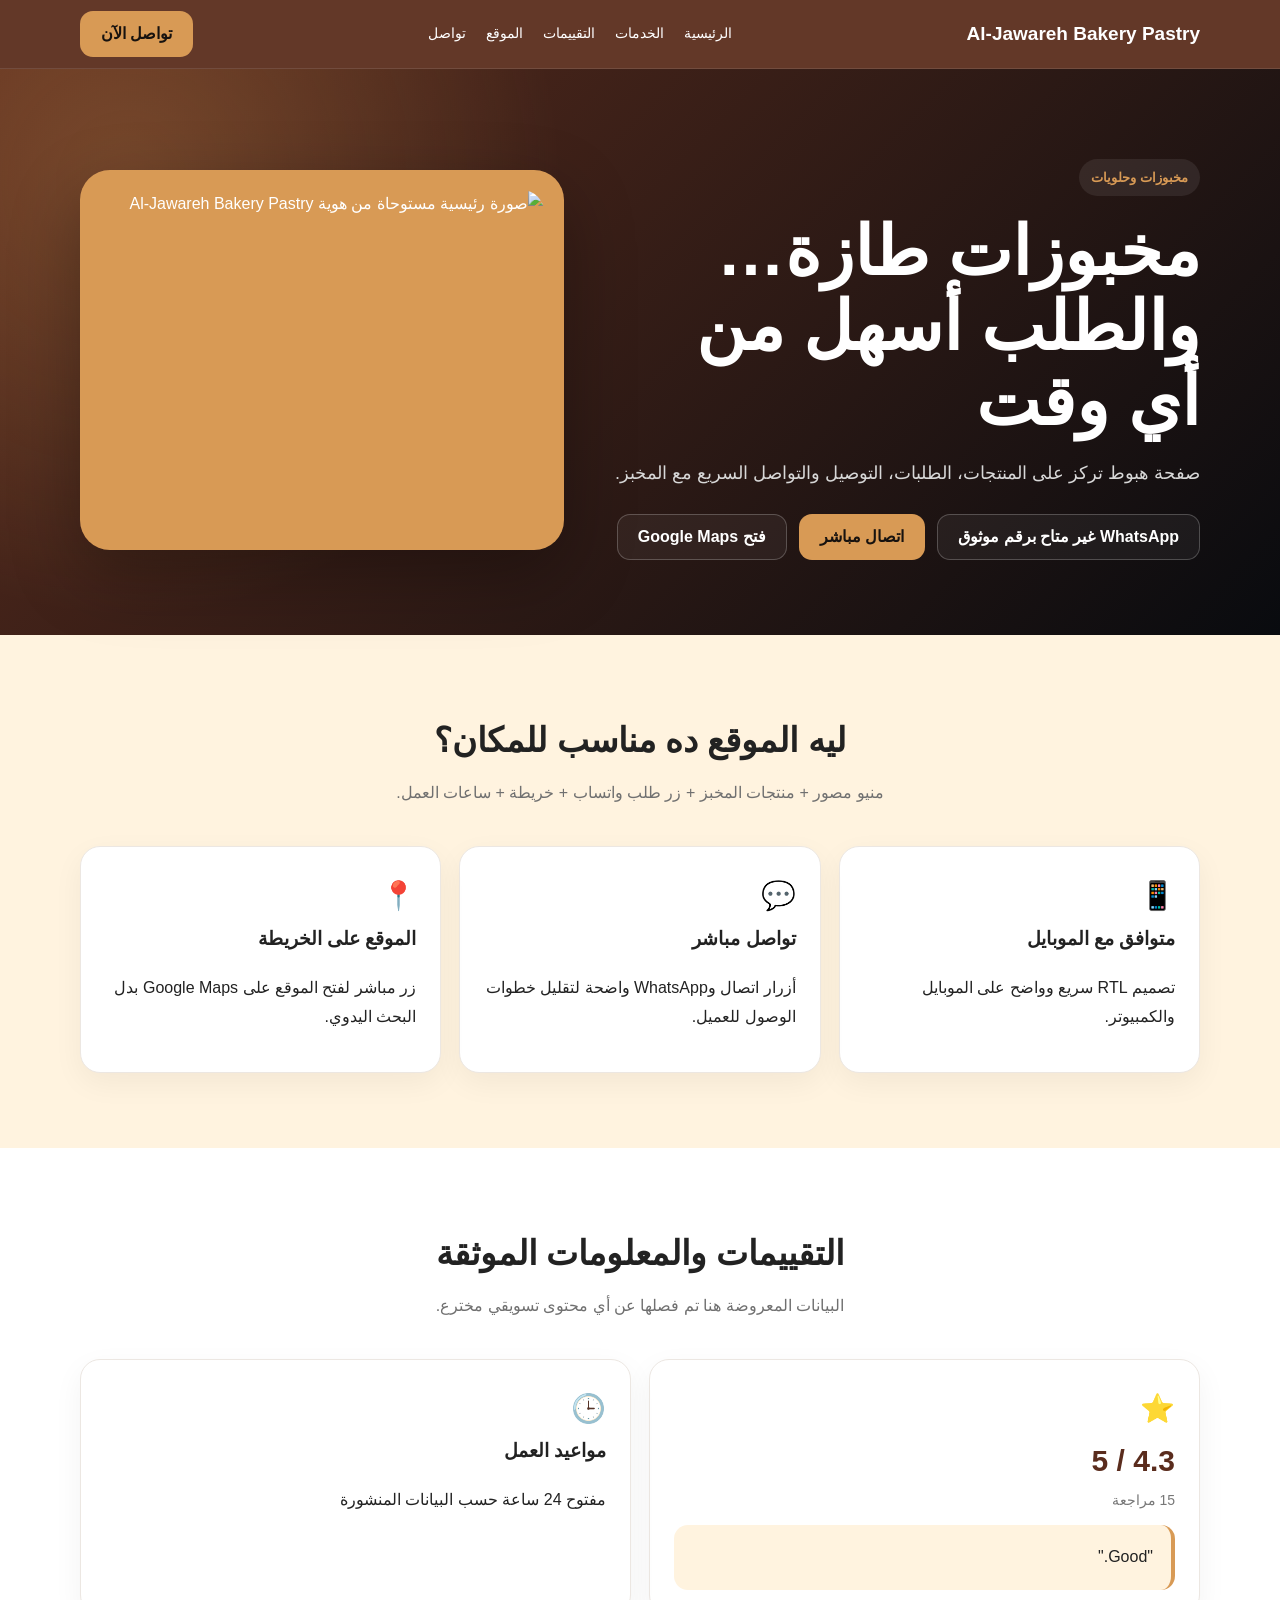
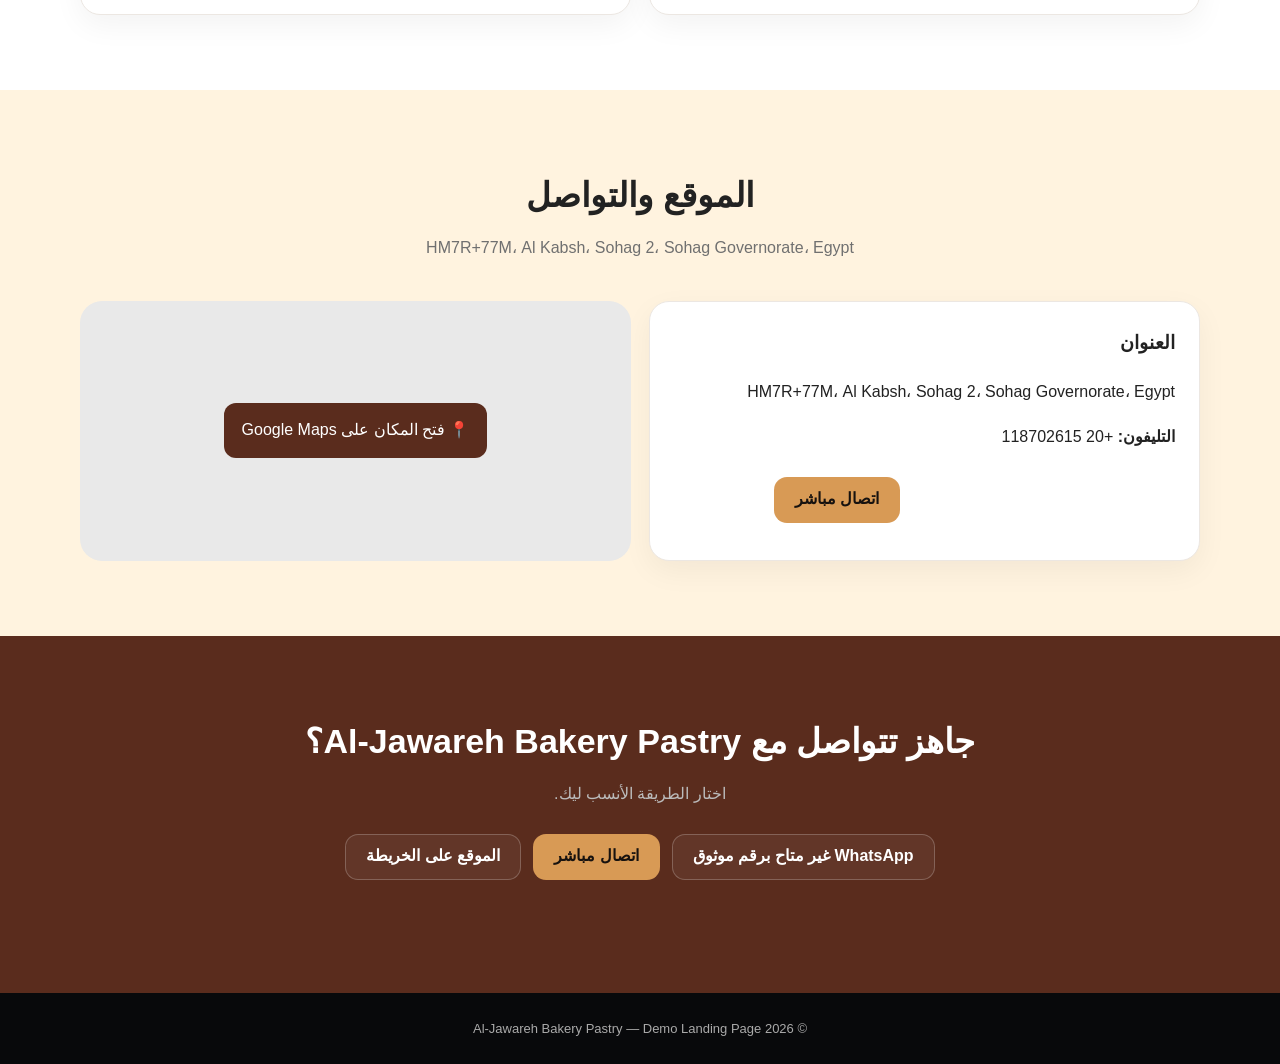
==== al-jawareh/index.html @ 3949c73a "Add al-jawareh/index.html" ====
<!doctype html><html lang="ar" dir="rtl"><head><meta charset="utf-8"><meta name="viewport" content="width=device-width,initial-scale=1"><meta name="description" content="Al-Jawareh Bakery Pastry - مخبوزات وحلويات في سوهاج"><title>Al-Jawareh Bakery Pastry | سوهاج</title><link rel="stylesheet" href="../assets/style.css"></head><body style="--dark:#5a2c1d;--gold:#d89a55;--soft:#fff3df;--accent:#d89a55;--bg:#fff3df;--ink:#222"><header class="nav"><div class="wrap navin"><div class="brand">Al-Jawareh Bakery Pastry</div><nav class="links"><a href="#home">الرئيسية</a><a href="#services">الخدمات</a><a href="#reviews">التقييمات</a><a href="#location">الموقع</a><a href="#contact">تواصل</a></nav><a class="btn primary" href="#contact">تواصل الآن</a></div></header><main><section class="hero" id="home"><div class="wrap heroGrid"><div><span class="eyebrow">مخبوزات وحلويات</span><h1>مخبوزات طازة… والطلب أسهل من أي وقت</h1><p>صفحة هبوط تركز على المنتجات، الطلبات، التوصيل والتواصل السريع مع المخبز.</p><div class="actions"><span class="btn ghost" aria-disabled="true">WhatsApp غير متاح برقم موثوق</span><a class="btn primary" href="tel:+20118702615">اتصال مباشر</a><a class="btn ghost" href="https://www.google.com/maps/search/?api=1&query=Al-Jawareh%20Bakery%20Pastry%20Sohag" target="_blank" rel="noopener">فتح Google Maps</a></div></div><div class="visual"><img src="./hero.svg" alt="صورة رئيسية مستوحاة من هوية Al-Jawareh Bakery Pastry"></div></div></section><section class="section" id="services"><div class="wrap"><div class="head"><h2>ليه الموقع ده مناسب للمكان؟</h2><p>منيو مصور + منتجات المخبز + زر طلب واتساب + خريطة + ساعات العمل.</p></div><div class="cards"><div class="card"><div class="icon">📱</div><h3>متوافق مع الموبايل</h3><p>تصميم RTL سريع وواضح على الموبايل والكمبيوتر.</p></div><div class="card"><div class="icon">💬</div><h3>تواصل مباشر</h3><p>أزرار اتصال وWhatsApp واضحة لتقليل خطوات الوصول للعميل.</p></div><div class="card"><div class="icon">📍</div><h3>الموقع على الخريطة</h3><p>زر مباشر لفتح الموقع على Google Maps بدل البحث اليدوي.</p></div></div></div></section><section class="section" id="reviews" style="background:#fff"><div class="wrap"><div class="head"><h2>التقييمات والمعلومات الموثقة</h2><p>البيانات المعروضة هنا تم فصلها عن أي محتوى تسويقي مخترع.</p></div><div class="info"><div class="card"><div class="icon">⭐</div><div class="rating">4.3 / 5</div><div class="muted">15 مراجعة</div><div class="review">"Good."</div></div><div class="card"><div class="icon">🕒</div><h3>مواعيد العمل</h3><p>مفتوح 24 ساعة حسب البيانات المنشورة</p></div></div></div></section><section class="section" id="location"><div class="wrap"><div class="head"><h2>الموقع والتواصل</h2><p>HM7R+77M، Al Kabsh، Sohag 2، Sohag Governorate، Egypt</p></div><div class="info"><div class="card"><h3>العنوان</h3><p>HM7R+77M، Al Kabsh، Sohag 2، Sohag Governorate، Egypt</p><p><strong>التليفون:</strong> +20 118702615</p><div class="actions"><span class="btn ghost" aria-disabled="true">WhatsApp غير متاح برقم موثوق</span><a class="btn primary" href="tel:+20118702615">اتصال مباشر</a></div></div><div class="mapbox"><a href="https://www.google.com/maps/search/?api=1&query=Al-Jawareh%20Bakery%20Pastry%20Sohag" target="_blank" rel="noopener">📍 فتح المكان على Google Maps</a></div></div></div></section><section class="section contact" id="contact"><div class="wrap"><div class="head"><h2>جاهز تتواصل مع Al-Jawareh Bakery Pastry؟</h2><p>اختار الطريقة الأنسب ليك.</p><div class="actions" style="justify-content:center"><span class="btn ghost" aria-disabled="true">WhatsApp غير متاح برقم موثوق</span><a class="btn primary" href="tel:+20118702615">اتصال مباشر</a><a class="btn ghost" href="https://www.google.com/maps/search/?api=1&query=Al-Jawareh%20Bakery%20Pastry%20Sohag" target="_blank" rel="noopener">الموقع على الخريطة</a></div></div></div></section></main><footer class="footer">© <span data-year></span> Al-Jawareh Bakery Pastry — Demo Landing Page</footer><script src="../assets/script.js"></script></body></html>
---- assets/style.css ----
*{box-sizing:border-box}html{scroll-behavior:smooth}body{margin:0;font-family:Tahoma,Arial,sans-serif;background:var(--bg);color:var(--ink);line-height:1.8}a{text-decoration:none;color:inherit}.wrap{width:min(1120px,92%);margin:auto}.nav{position:sticky;top:0;z-index:20;background:color-mix(in srgb,var(--dark) 94%,transparent);color:#fff;border-bottom:1px solid rgba(255,255,255,.1)}.navin{min-height:68px;display:flex;align-items:center;justify-content:space-between;gap:18px}.brand{font-weight:900;font-size:19px}.links{display:flex;gap:20px;font-size:14px}.links a:hover{color:var(--gold)}.btn{display:inline-flex;align-items:center;justify-content:center;min-height:46px;padding:0 20px;border-radius:13px;font-weight:800;border:1px solid transparent;cursor:pointer}.primary{background:var(--gold);color:#17120f}.ghost{border-color:rgba(255,255,255,.22);color:#fff;background:rgba(255,255,255,.05)}.hero{padding:90px 0 75px;background:radial-gradient(circle at 10% 20%,color-mix(in srgb,var(--accent) 28%,transparent),transparent 35%),linear-gradient(135deg,var(--dark),#090b0f);color:#fff}.heroGrid{display:grid;grid-template-columns:1.1fr .9fr;gap:45px;align-items:center}.eyebrow{display:inline-block;padding:7px 12px;border-radius:999px;background:rgba(255,255,255,.08);color:var(--gold);font-size:13px;font-weight:800}.hero h1{font-size:clamp(38px,6vw,68px);line-height:1.1;margin:18px 0}.hero p{font-size:18px;color:#d8d8d8;max-width:700px}.actions{display:flex;gap:12px;flex-wrap:wrap;margin-top:25px}.visual{min-height:380px;border-radius:30px;background:linear-gradient(145deg,var(--accent),var(--gold));padding:20px;box-shadow:0 25px 70px rgba(0,0,0,.3);overflow:hidden}.visual img{width:100%;height:100%;min-height:340px;object-fit:cover;border-radius:22px;display:block}.section{padding:75px 0}.head{text-align:center;margin-bottom:38px}.head h2{font-size:34px;margin:0 0 8px}.head p{color:#707070;margin:auto;max-width:680px}.cards{display:grid;grid-template-columns:repeat(3,1fr);gap:18px}.card{background:#fff;border:1px solid #ece7e2;border-radius:20px;padding:24px;box-shadow:0 10px 30px rgba(0,0,0,.05)}.card h3{margin-top:0}.icon{font-size:28px}.info{display:grid;grid-template-columns:repeat(2,1fr);gap:18px}.rating{font-size:30px;font-weight:900;color:var(--dark)}.review{margin-top:12px;padding:18px;border-right:4px solid var(--gold);background:var(--soft);border-radius:14px}.mapbox{border-radius:22px;overflow:hidden;background:#e9e9e9;min-height:260px;display:flex;align-items:center;justify-content:center}.mapbox a{background:var(--dark);color:#fff;padding:13px 18px;border-radius:12px}.contact{background:var(--dark);color:#fff}.contact .head p{color:#bbb}.footer{padding:24px 0;background:#08090b;color:#aaa;text-align:center;font-size:13px}.float{position:fixed;left:18px;bottom:18px;background:#25d366;color:#fff;width:56px;height:56px;border-radius:50%;display:grid;place-items:center;font-weight:900;z-index:30;box-shadow:0 12px 30px rgba(0,0,0,.3)}.muted{color:#777;font-size:14px}.notice{padding:15px 18px;border-radius:14px;background:#fff4d8;border:1px solid #f1d78f;color:#664d13;margin-top:18px}@media(max-width:800px){.links{display:none}.heroGrid{grid-template-columns:1fr}.cards,.info{grid-template-columns:1fr}.visual{min-height:280px}.visual img{min-height:240px}.section{padding:58px 0}.hero{padding:65px 0}.hero h1{font-size:42px}}
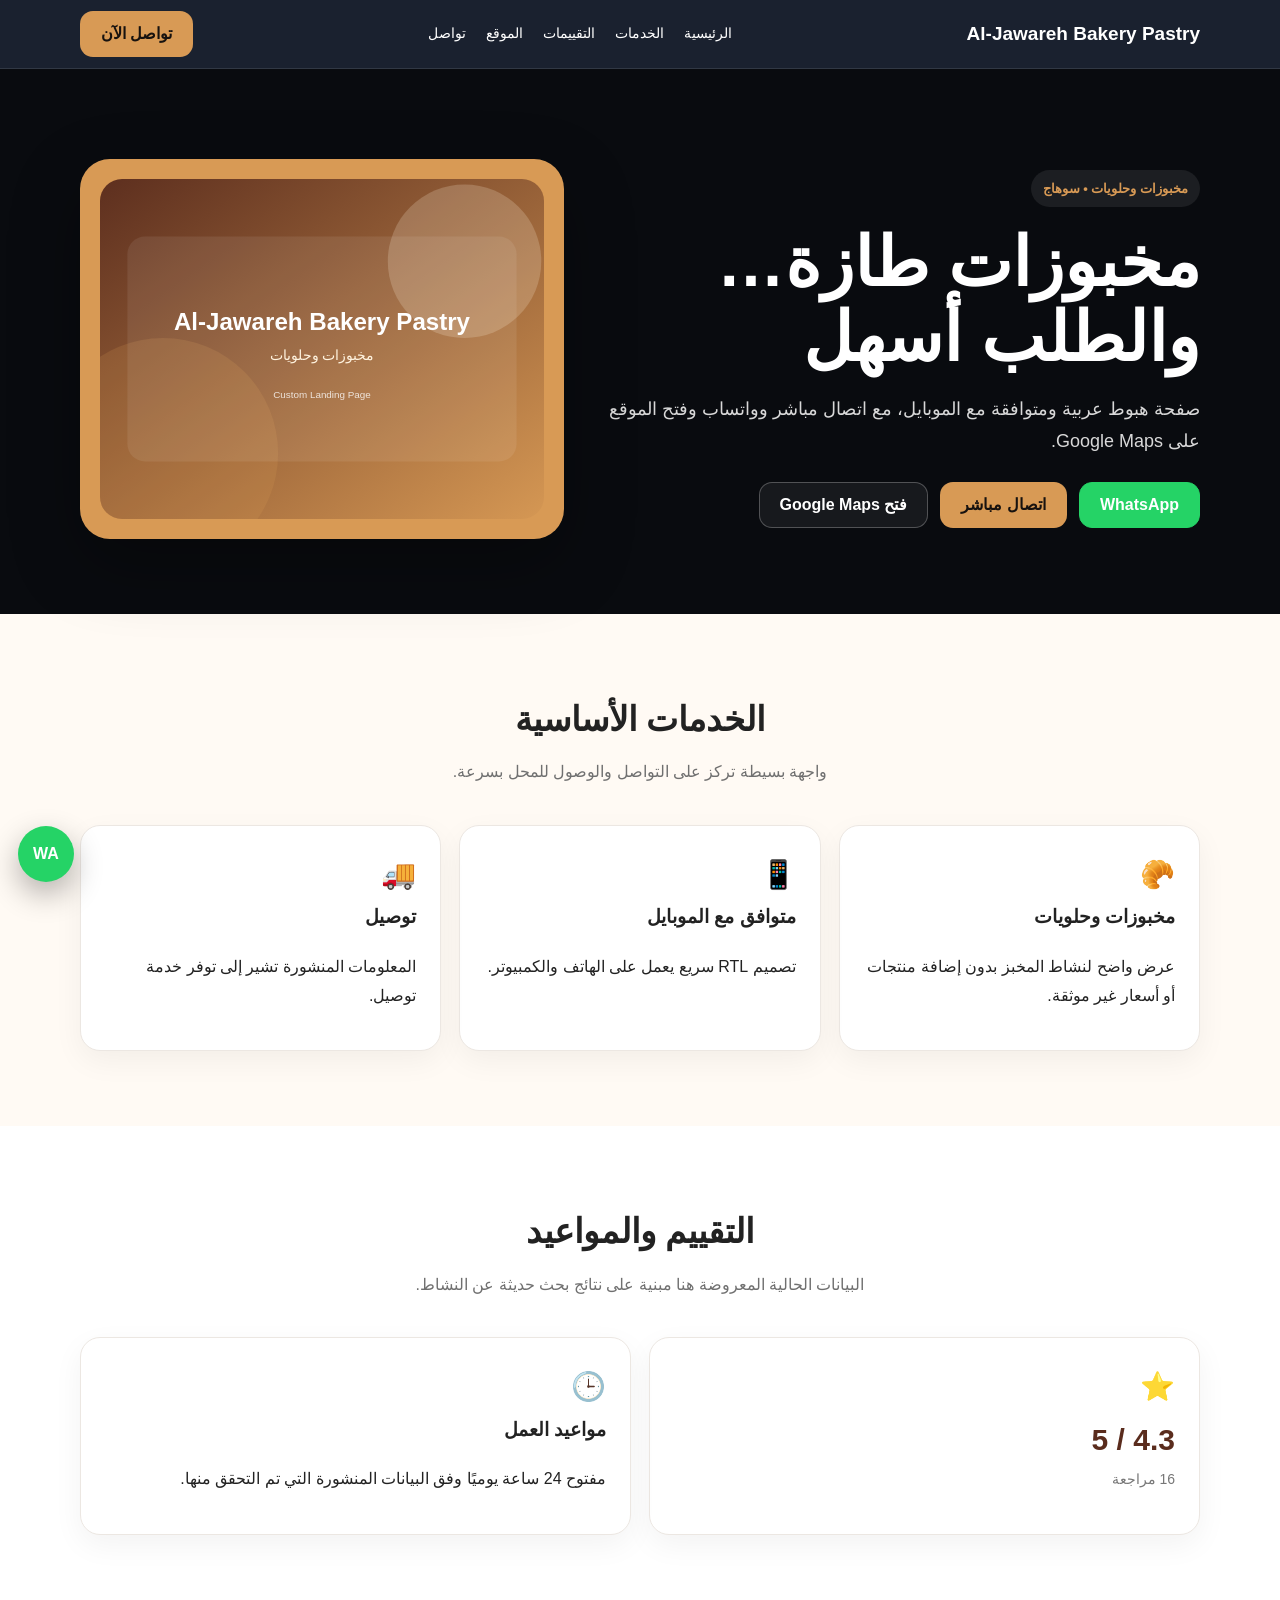
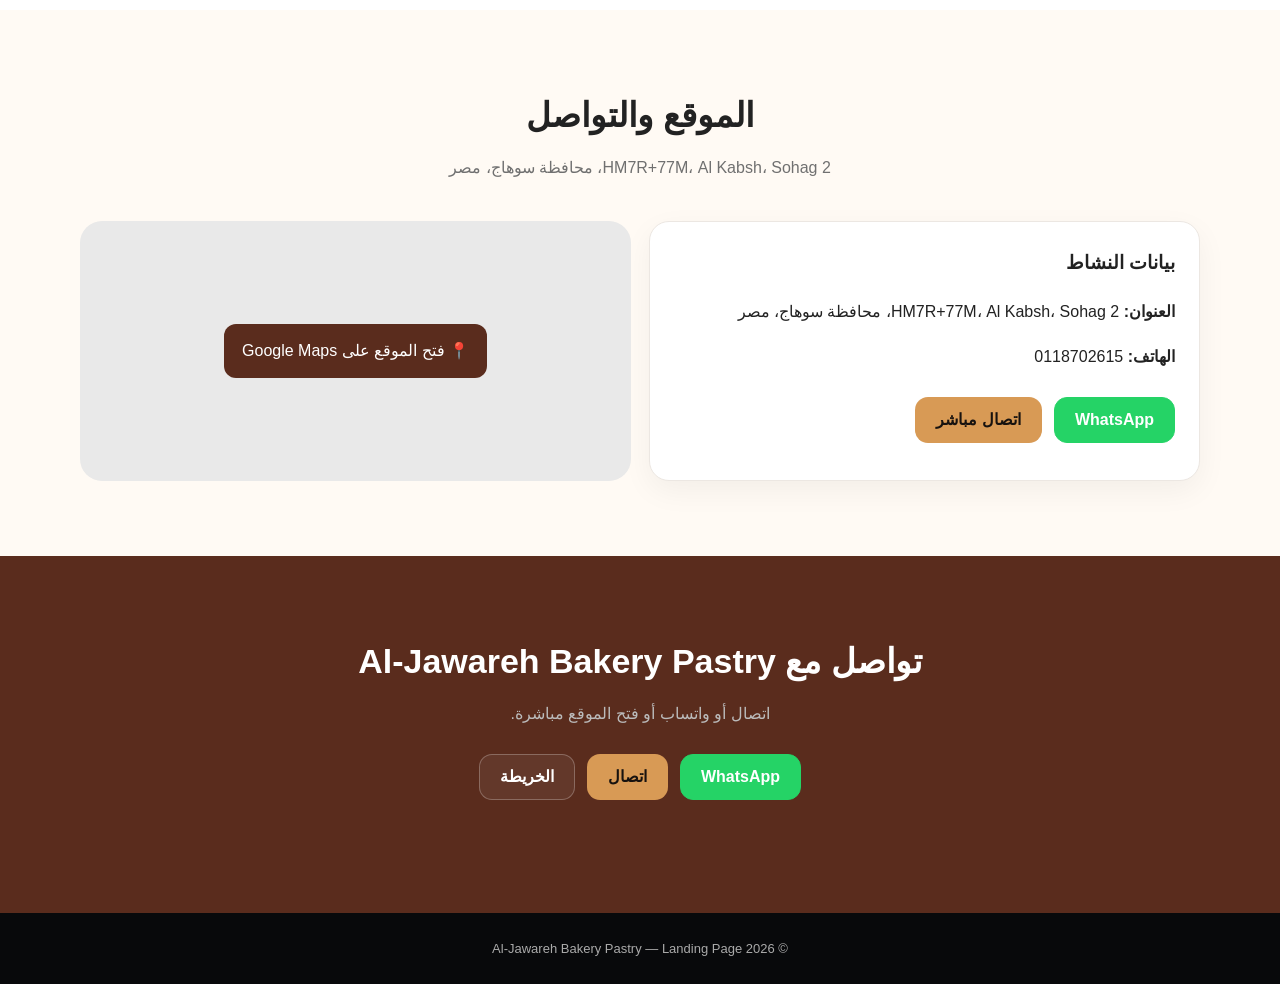
==== commit 170dd843: "Fix Al-Jawareh landing page contact data and links" ====
--- a/al-jawareh/index.html
+++ b/al-jawareh/index.html
@@ -1 +1,122 @@
-<!doctype html><html lang="ar" dir="rtl"><head><meta charset="utf-8"><meta name="viewport" content="width=device-width,initial-scale=1"><meta name="description" content="Al-Jawareh Bakery Pastry - مخبوزات وحلويات في سوهاج"><title>Al-Jawareh Bakery Pastry | سوهاج</title><link rel="stylesheet" href="../assets/style.css"></head><body style="--dark:#5a2c1d;--gold:#d89a55;--soft:#fff3df;--accent:#d89a55;--bg:#fff3df;--ink:#222"><header class="nav"><div class="wrap navin"><div class="brand">Al-Jawareh Bakery Pastry</div><nav class="links"><a href="#home">الرئيسية</a><a href="#services">الخدمات</a><a href="#reviews">التقييمات</a><a href="#location">الموقع</a><a href="#contact">تواصل</a></nav><a class="btn primary" href="#contact">تواصل الآن</a></div></header><main><section class="hero" id="home"><div class="wrap heroGrid"><div><span class="eyebrow">مخبوزات وحلويات</span><h1>مخبوزات طازة… والطلب أسهل من أي وقت</h1><p>صفحة هبوط تركز على المنتجات، الطلبات، التوصيل والتواصل السريع مع المخبز.</p><div class="actions"><span class="btn ghost" aria-disabled="true">WhatsApp غير متاح برقم موثوق</span><a class="btn primary" href="tel:+20118702615">اتصال مباشر</a><a class="btn ghost" href="https://www.google.com/maps/search/?api=1&query=Al-Jawareh%20Bakery%20Pastry%20Sohag" target="_blank" rel="noopener">فتح Google Maps</a></div></div><div class="visual"><img src="./hero.svg" alt="صورة رئيسية مستوحاة من هوية Al-Jawareh Bakery Pastry"></div></div></section><section class="section" id="services"><div class="wrap"><div class="head"><h2>ليه الموقع ده مناسب للمكان؟</h2><p>منيو مصور + منتجات المخبز + زر طلب واتساب + خريطة + ساعات العمل.</p></div><div class="cards"><div class="card"><div class="icon">📱</div><h3>متوافق مع الموبايل</h3><p>تصميم RTL سريع وواضح على الموبايل والكمبيوتر.</p></div><div class="card"><div class="icon">💬</div><h3>تواصل مباشر</h3><p>أزرار اتصال وWhatsApp واضحة لتقليل خطوات الوصول للعميل.</p></div><div class="card"><div class="icon">📍</div><h3>الموقع على الخريطة</h3><p>زر مباشر لفتح الموقع على Google Maps بدل البحث اليدوي.</p></div></div></div></section><section class="section" id="reviews" style="background:#fff"><div class="wrap"><div class="head"><h2>التقييمات والمعلومات الموثقة</h2><p>البيانات المعروضة هنا تم فصلها عن أي محتوى تسويقي مخترع.</p></div><div class="info"><div class="card"><div class="icon">⭐</div><div class="rating">4.3 / 5</div><div class="muted">15 مراجعة</div><div class="review">"Good."</div></div><div class="card"><div class="icon">🕒</div><h3>مواعيد العمل</h3><p>مفتوح 24 ساعة حسب البيانات المنشورة</p></div></div></div></section><section class="section" id="location"><div class="wrap"><div class="head"><h2>الموقع والتواصل</h2><p>HM7R+77M، Al Kabsh، Sohag 2، Sohag Governorate، Egypt</p></div><div class="info"><div class="card"><h3>العنوان</h3><p>HM7R+77M، Al Kabsh، Sohag 2، Sohag Governorate، Egypt</p><p><strong>التليفون:</strong> +20 118702615</p><div class="actions"><span class="btn ghost" aria-disabled="true">WhatsApp غير متاح برقم موثوق</span><a class="btn primary" href="tel:+20118702615">اتصال مباشر</a></div></div><div class="mapbox"><a href="https://www.google.com/maps/search/?api=1&query=Al-Jawareh%20Bakery%20Pastry%20Sohag" target="_blank" rel="noopener">📍 فتح المكان على Google Maps</a></div></div></div></section><section class="section contact" id="contact"><div class="wrap"><div class="head"><h2>جاهز تتواصل مع Al-Jawareh Bakery Pastry؟</h2><p>اختار الطريقة الأنسب ليك.</p><div class="actions" style="justify-content:center"><span class="btn ghost" aria-disabled="true">WhatsApp غير متاح برقم موثوق</span><a class="btn primary" href="tel:+20118702615">اتصال مباشر</a><a class="btn ghost" href="https://www.google.com/maps/search/?api=1&query=Al-Jawareh%20Bakery%20Pastry%20Sohag" target="_blank" rel="noopener">الموقع على الخريطة</a></div></div></div></section></main><footer class="footer">© <span data-year></span> Al-Jawareh Bakery Pastry — Demo Landing Page</footer><script src="../assets/script.js"></script></body></html>+<!doctype html>
+<html lang="ar" dir="rtl">
+<head>
+  <meta charset="utf-8">
+  <meta name="viewport" content="width=device-width, initial-scale=1">
+  <meta name="description" content="Al-Jawareh Bakery Pastry في سوهاج - مخبوزات وحلويات وتوصيل">
+  <meta name="theme-color" content="#5a2c1d">
+  <title>Al-Jawareh Bakery Pastry | سوهاج</title>
+  <link rel="stylesheet" href="../assets/style.css">
+</head>
+<body style="--dark:#5a2c1d;--gold:#d89a55;--soft:#fff3df;--accent:#d89a55;--bg:#fffaf4;--ink:#222">
+  <header class="nav">
+    <div class="wrap navin">
+      <div class="brand">Al-Jawareh Bakery Pastry</div>
+      <nav class="links" aria-label="التنقل">
+        <a href="#home">الرئيسية</a>
+        <a href="#services">الخدمات</a>
+        <a href="#reviews">التقييمات</a>
+        <a href="#location">الموقع</a>
+        <a href="#contact">تواصل</a>
+      </nav>
+      <a class="btn primary" href="#contact">تواصل الآن</a>
+    </div>
+  </header>
+
+  <main>
+    <section class="hero" id="home">
+      <div class="wrap heroGrid">
+        <div>
+          <span class="eyebrow">مخبوزات وحلويات • سوهاج</span>
+          <h1>مخبوزات طازة… والطلب أسهل</h1>
+          <p>صفحة هبوط عربية ومتوافقة مع الموبايل، مع اتصال مباشر وواتساب وفتح الموقع على Google Maps.</p>
+          <div class="actions">
+            <a class="btn whatsapp" href="https://wa.me/20118702615" target="_blank" rel="noopener noreferrer">WhatsApp</a>
+            <a class="btn primary" href="tel:+20118702615">اتصال مباشر</a>
+            <a class="btn ghost" href="https://www.google.com/maps/search/?api=1&amp;query=HM7R%2B77M%2C%20Al%20Kabsh%2C%20Sohag%202%2C%20Sohag%20Governorate%201682030%2C%20Egypt" target="_blank" rel="noopener noreferrer">فتح Google Maps</a>
+          </div>
+        </div>
+        <div class="visual">
+          <img src="./hero.svg" alt="هوية بصرية لـ Al-Jawareh Bakery Pastry" width="900" height="620" decoding="async">
+        </div>
+      </div>
+    </section>
+
+    <section class="section" id="services">
+      <div class="wrap">
+        <div class="head">
+          <h2>الخدمات الأساسية</h2>
+          <p>واجهة بسيطة تركز على التواصل والوصول للمحل بسرعة.</p>
+        </div>
+        <div class="cards">
+          <div class="card"><div class="icon">🥐</div><h3>مخبوزات وحلويات</h3><p>عرض واضح لنشاط المخبز بدون إضافة منتجات أو أسعار غير موثقة.</p></div>
+          <div class="card"><div class="icon">📱</div><h3>متوافق مع الموبايل</h3><p>تصميم RTL سريع يعمل على الهاتف والكمبيوتر.</p></div>
+          <div class="card"><div class="icon">🚚</div><h3>توصيل</h3><p>المعلومات المنشورة تشير إلى توفر خدمة توصيل.</p></div>
+        </div>
+      </div>
+    </section>
+
+    <section class="section" id="reviews" style="background:#fff">
+      <div class="wrap">
+        <div class="head">
+          <h2>التقييم والمواعيد</h2>
+          <p>البيانات الحالية المعروضة هنا مبنية على نتائج بحث حديثة عن النشاط.</p>
+        </div>
+        <div class="info">
+          <div class="card">
+            <div class="icon">⭐</div>
+            <div class="rating">4.3 / 5</div>
+            <div class="muted">16 مراجعة</div>
+          </div>
+          <div class="card">
+            <div class="icon">🕒</div>
+            <h3>مواعيد العمل</h3>
+            <p>مفتوح 24 ساعة يوميًا وفق البيانات المنشورة التي تم التحقق منها.</p>
+          </div>
+        </div>
+      </div>
+    </section>
+
+    <section class="section" id="location">
+      <div class="wrap">
+        <div class="head">
+          <h2>الموقع والتواصل</h2>
+          <p>HM7R+77M، Al Kabsh، Sohag 2، محافظة سوهاج، مصر</p>
+        </div>
+        <div class="info">
+          <div class="card">
+            <h3>بيانات النشاط</h3>
+            <p><strong>العنوان:</strong> HM7R+77M، Al Kabsh، Sohag 2، محافظة سوهاج، مصر</p>
+            <p><strong>الهاتف:</strong> <span dir="ltr">0118702615</span></p>
+            <div class="actions">
+              <a class="btn whatsapp" href="https://wa.me/20118702615" target="_blank" rel="noopener noreferrer">WhatsApp</a>
+              <a class="btn primary" href="tel:+20118702615">اتصال مباشر</a>
+            </div>
+          </div>
+          <div class="mapbox">
+            <a href="https://www.google.com/maps/search/?api=1&amp;query=HM7R%2B77M%2C%20Al%20Kabsh%2C%20Sohag%202%2C%20Sohag%20Governorate%201682030%2C%20Egypt" target="_blank" rel="noopener noreferrer">📍 فتح الموقع على Google Maps</a>
+          </div>
+        </div>
+      </div>
+    </section>
+
+    <section class="section contact" id="contact">
+      <div class="wrap">
+        <div class="head">
+          <h2>تواصل مع Al-Jawareh Bakery Pastry</h2>
+          <p>اتصال أو واتساب أو فتح الموقع مباشرة.</p>
+          <div class="actions center">
+            <a class="btn whatsapp" href="https://wa.me/20118702615" target="_blank" rel="noopener noreferrer">WhatsApp</a>
+            <a class="btn primary" href="tel:+20118702615">اتصال</a>
+            <a class="btn ghost" href="https://www.google.com/maps/search/?api=1&amp;query=HM7R%2B77M%2C%20Al%20Kabsh%2C%20Sohag%202%2C%20Sohag%20Governorate%201682030%2C%20Egypt" target="_blank" rel="noopener noreferrer">الخريطة</a>
+          </div>
+        </div>
+      </div>
+    </section>
+  </main>
+
+  <a class="float" href="https://wa.me/20118702615" target="_blank" rel="noopener noreferrer" aria-label="التواصل عبر WhatsApp">WA</a>
+  <footer class="footer">© <span data-year></span> Al-Jawareh Bakery Pastry — Landing Page</footer>
+  <script src="../assets/script.js"></script>
+</body>
+</html>
--- a/assets/style.css
+++ b/assets/style.css
@@ -1,2 +1,67 @@
-
-*{box-sizing:border-box}html{scroll-behavior:smooth}body{margin:0;font-family:Tahoma,Arial,sans-serif;background:var(--bg);color:var(--ink);line-height:1.8}a{text-decoration:none;color:inherit}.wrap{width:min(1120px,92%);margin:auto}.nav{position:sticky;top:0;z-index:20;background:color-mix(in srgb,var(--dark) 94%,transparent);color:#fff;border-bottom:1px solid rgba(255,255,255,.1)}.navin{min-height:68px;display:flex;align-items:center;justify-content:space-between;gap:18px}.brand{font-weight:900;font-size:19px}.links{display:flex;gap:20px;font-size:14px}.links a:hover{color:var(--gold)}.btn{display:inline-flex;align-items:center;justify-content:center;min-height:46px;padding:0 20px;border-radius:13px;font-weight:800;border:1px solid transparent;cursor:pointer}.primary{background:var(--gold);color:#17120f}.ghost{border-color:rgba(255,255,255,.22);color:#fff;background:rgba(255,255,255,.05)}.hero{padding:90px 0 75px;background:radial-gradient(circle at 10% 20%,color-mix(in srgb,var(--accent) 28%,transparent),transparent 35%),linear-gradient(135deg,var(--dark),#090b0f);color:#fff}.heroGrid{display:grid;grid-template-columns:1.1fr .9fr;gap:45px;align-items:center}.eyebrow{display:inline-block;padding:7px 12px;border-radius:999px;background:rgba(255,255,255,.08);color:var(--gold);font-size:13px;font-weight:800}.hero h1{font-size:clamp(38px,6vw,68px);line-height:1.1;margin:18px 0}.hero p{font-size:18px;color:#d8d8d8;max-width:700px}.actions{display:flex;gap:12px;flex-wrap:wrap;margin-top:25px}.visual{min-height:380px;border-radius:30px;background:linear-gradient(145deg,var(--accent),var(--gold));padding:20px;box-shadow:0 25px 70px rgba(0,0,0,.3);overflow:hidden}.visual img{width:100%;height:100%;min-height:340px;object-fit:cover;border-radius:22px;display:block}.section{padding:75px 0}.head{text-align:center;margin-bottom:38px}.head h2{font-size:34px;margin:0 0 8px}.head p{color:#707070;margin:auto;max-width:680px}.cards{display:grid;grid-template-columns:repeat(3,1fr);gap:18px}.card{background:#fff;border:1px solid #ece7e2;border-radius:20px;padding:24px;box-shadow:0 10px 30px rgba(0,0,0,.05)}.card h3{margin-top:0}.icon{font-size:28px}.info{display:grid;grid-template-columns:repeat(2,1fr);gap:18px}.rating{font-size:30px;font-weight:900;color:var(--dark)}.review{margin-top:12px;padding:18px;border-right:4px solid var(--gold);background:var(--soft);border-radius:14px}.mapbox{border-radius:22px;overflow:hidden;background:#e9e9e9;min-height:260px;display:flex;align-items:center;justify-content:center}.mapbox a{background:var(--dark);color:#fff;padding:13px 18px;border-radius:12px}.contact{background:var(--dark);color:#fff}.contact .head p{color:#bbb}.footer{padding:24px 0;background:#08090b;color:#aaa;text-align:center;font-size:13px}.float{position:fixed;left:18px;bottom:18px;background:#25d366;color:#fff;width:56px;height:56px;border-radius:50%;display:grid;place-items:center;font-weight:900;z-index:30;box-shadow:0 12px 30px rgba(0,0,0,.3)}.muted{color:#777;font-size:14px}.notice{padding:15px 18px;border-radius:14px;background:#fff4d8;border:1px solid #f1d78f;color:#664d13;margin-top:18px}@media(max-width:800px){.links{display:none}.heroGrid{grid-template-columns:1fr}.cards,.info{grid-template-columns:1fr}.visual{min-height:280px}.visual img{min-height:240px}.section{padding:58px 0}.hero{padding:65px 0}.hero h1{font-size:42px}}
+*{box-sizing:border-box}
+html{scroll-behavior:smooth}
+body{margin:0;font-family:Tahoma,Arial,sans-serif;background:var(--bg);color:var(--ink);line-height:1.8}
+a{text-decoration:none;color:inherit}
+img{max-width:100%;display:block}
+button,input,textarea,select{font:inherit}
+button{cursor:pointer}
+.wrap{width:min(1120px,92%);margin:auto}
+.nav{position:sticky;top:0;z-index:50;background:rgba(17,24,39,.96);color:#fff;border-bottom:1px solid rgba(255,255,255,.1);backdrop-filter:blur(10px)}
+.navin{min-height:68px;display:flex;align-items:center;justify-content:space-between;gap:18px}
+.brand{font-weight:900;font-size:19px}
+.links{display:flex;gap:20px;font-size:14px;align-items:center}
+.links a{transition:color .2s ease}
+.links a:hover,.links a:focus-visible{color:var(--gold)}
+.btn{display:inline-flex;align-items:center;justify-content:center;min-height:46px;padding:0 20px;border-radius:13px;font-weight:800;border:1px solid transparent;cursor:pointer;transition:transform .2s ease,opacity .2s ease,background .2s ease;white-space:nowrap}
+.btn:hover{transform:translateY(-1px)}
+.btn:focus-visible{outline:3px solid rgba(214,179,106,.55);outline-offset:2px}
+.primary{background:var(--gold);color:#17120f}
+.ghost{border-color:rgba(255,255,255,.25);color:#fff;background:rgba(255,255,255,.06)}
+.whatsapp{background:#25d366;color:#fff;border-color:#25d366}
+.hero{padding:90px 0 75px;background:rgba(9,11,15,1);color:#fff}
+.heroGrid{display:grid;grid-template-columns:1.1fr .9fr;gap:45px;align-items:center}
+.eyebrow{display:inline-block;padding:7px 12px;border-radius:999px;background:rgba(255,255,255,.08);color:var(--gold);font-size:13px;font-weight:800}
+.hero h1{font-size:clamp(38px,6vw,68px);line-height:1.1;margin:18px 0}
+.hero p{font-size:18px;color:#d8d8d8;max-width:700px}
+.actions{display:flex;gap:12px;flex-wrap:wrap;margin-top:25px}
+.visual{min-height:380px;border-radius:30px;background:linear-gradient(145deg,var(--accent),var(--gold));padding:20px;box-shadow:0 25px 70px rgba(0,0,0,.3);overflow:hidden}
+.visual img{width:100%;height:100%;min-height:340px;object-fit:cover;border-radius:22px}
+.section{padding:75px 0}
+.head{text-align:center;margin-bottom:38px}
+.head h2{font-size:34px;margin:0 0 8px}
+.head p{color:#707070;margin:auto;max-width:680px}
+.cards{display:grid;grid-template-columns:repeat(3,1fr);gap:18px}
+.card{background:#fff;border:1px solid #ece7e2;border-radius:20px;padding:24px;box-shadow:0 10px 30px rgba(0,0,0,.05)}
+.card h3{margin-top:0}
+.icon{font-size:28px}
+.info{display:grid;grid-template-columns:repeat(2,1fr);gap:18px}
+.rating{font-size:30px;font-weight:900;color:var(--dark)}
+.review{margin-top:12px;padding:18px;border-right:4px solid var(--gold);background:var(--soft);border-radius:14px}
+.mapbox{border-radius:22px;overflow:hidden;background:#e9e9e9;min-height:260px;display:flex;align-items:center;justify-content:center;padding:20px}
+.mapbox a{background:var(--dark);color:#fff;padding:13px 18px;border-radius:12px;text-align:center}
+.contact{background:var(--dark);color:#fff}
+.contact .head p{color:#bbb}
+.footer{padding:24px 0;background:#08090b;color:#aaa;text-align:center;font-size:13px}
+.float{position:fixed;left:18px;bottom:18px;background:#25d366;color:#fff;width:56px;height:56px;border-radius:50%;display:grid;place-items:center;font-weight:900;z-index:60;box-shadow:0 12px 30px rgba(0,0,0,.3)}
+.muted{color:#777;font-size:14px}
+.notice{padding:15px 18px;border-radius:14px;background:#fff4d8;border:1px solid #f1d78f;color:#664d13;margin-top:18px}
+.hours{display:grid;grid-template-columns:repeat(2,minmax(0,1fr));gap:10px;margin-top:15px}
+.hours div{background:var(--soft);padding:10px 12px;border-radius:12px}
+.actions.center{justify-content:center}
+@media(max-width:800px){
+  .links{display:none}
+  .heroGrid{grid-template-columns:1fr}
+  .cards,.info{grid-template-columns:1fr}
+  .visual{min-height:280px}
+  .visual img{min-height:240px}
+  .section{padding:58px 0}
+  .hero{padding:65px 0}
+  .hero h1{font-size:42px}
+  .navin{min-height:62px}
+  .navin>.btn{padding:0 14px;min-height:42px;font-size:13px}
+  .hours{grid-template-columns:1fr}
+}
+@media(prefers-reduced-motion:reduce){
+  html{scroll-behavior:auto}
+  *,*:before,*:after{scroll-behavior:auto!important;transition:none!important}
+}
